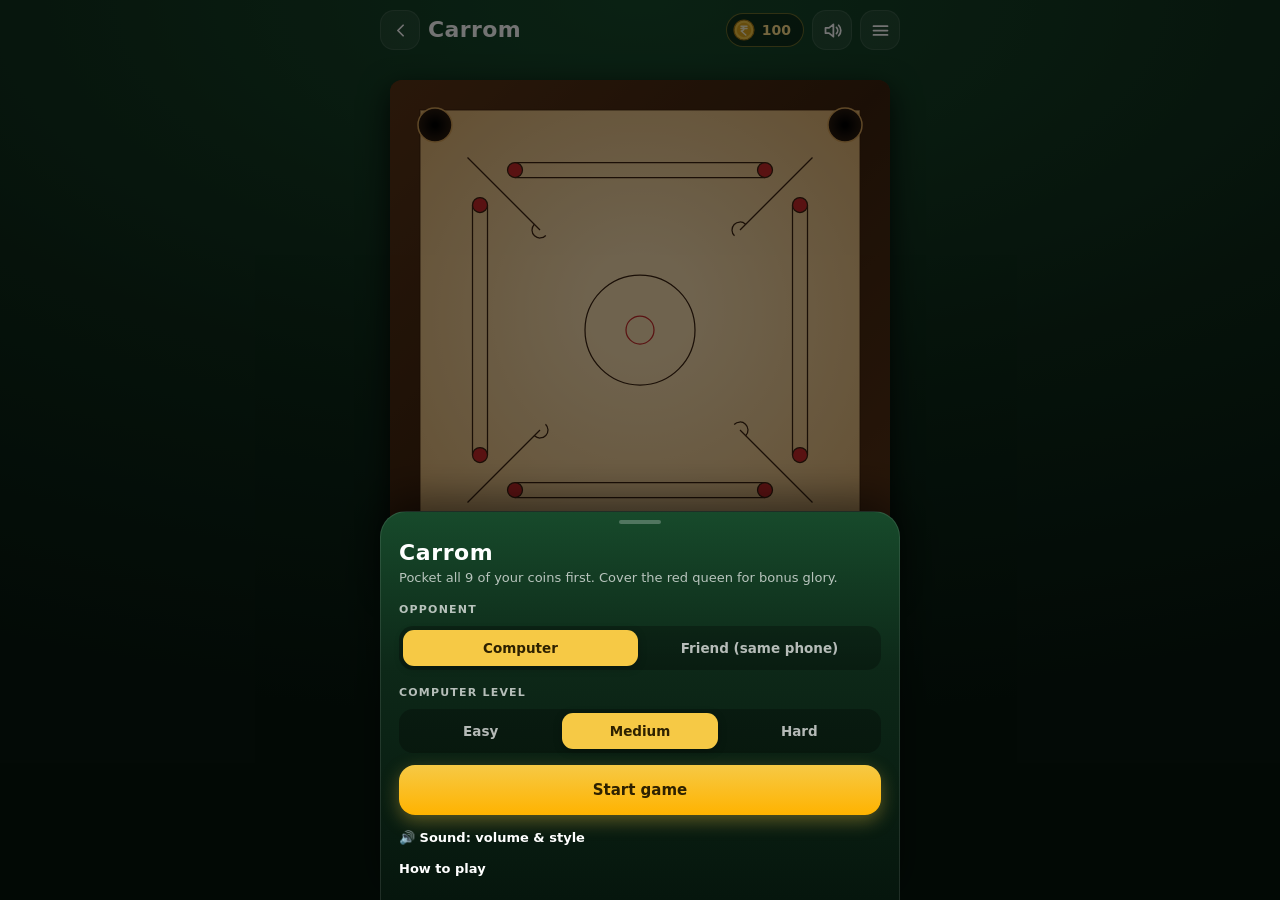
==== web/carrom.html @ 7553d936 "Android app shell (WebView + Play Billing 8) with CI build and emulator screenshots Co-Authored-By: " ====
<!DOCTYPE html>
<html lang="en">
<head>
<meta charset="UTF-8">
<meta name="viewport" content="width=device-width, initial-scale=1, viewport-fit=cover">
<title>Carrom – RAJGAR Ludo</title>
<meta name="theme-color" content="#0d2818">
<link rel="manifest" href="manifest.webmanifest">
<link rel="icon" type="image/png" sizes="192x192" href="icons/icon-192.png">
<link rel="apple-touch-icon" href="icons/apple-touch-icon.png">
<link rel="stylesheet" href="shared.css">
<style>
  #cv{width:var(--bw);height:var(--bw);display:block;border-radius:12px;box-shadow:0 10px 30px rgba(0,0,0,.8);touch-action:none;background:#4a2a12}
  .cbar{width:var(--bw);display:flex;justify-content:space-between;align-items:center;gap:8px}
  .cnt{font-size:.8rem;font-weight:800;background:var(--panel);border-radius:14px;padding:4px 10px;white-space:nowrap}
  .slider-wrap{width:var(--bw);display:flex;align-items:center;gap:10px;background:var(--panel);border:1px solid var(--ui-line);border-radius:12px;padding:8px 12px}
  .slider-wrap span{font-size:.75rem;opacity:.8;white-space:nowrap}
  #place{flex:1;accent-color:var(--accent);height:28px}
  #place:disabled{opacity:.35}
</style>
</head>
<body class="game">
  <header class="appbar">
    <a class="ib" href="./" aria-label="Back to games" data-icon="back"></a>
    <div class="title">Carrom <span class="mode-chip" id="mode-chip"></span></div>
    <span data-coins></span>
    <button class="ib" data-sound aria-label="Sound on or off"></button>
    <button id="btn-menu" class="ib" aria-label="Game menu" data-icon="menu"></button>
  </header>

  <div class="cbar"><div class="pname off" id="name-1" style="max-width:62%"></div><span class="cnt" id="cnt-1"></span></div>
  <canvas id="cv" aria-label="Carrom board"></canvas>
  <div class="cbar"><div class="pname off" id="name-0" style="max-width:62%"></div><span class="cnt" id="cnt-0"></span></div>

  <div class="slider-wrap"><span>Move striker</span><input id="place" type="range" min="0" max="1000" value="500" aria-label="Striker position"></div>
  <div class="controls" style="padding:6px 12px">
    <div class="turn"><div id="turn-dot" class="turn-dot"></div>
      <div><div id="turn-name" class="turn-name">Carrom</div><div id="status" class="status">Choose players to start</div></div></div>
  </div>

  <div id="setup" class="modal">
    <div class="sheet">
      <h1>Carrom</h1>
      <div class="sub">Pocket all 9 of your coins first. Cover the red queen for bonus glory.</div>
      <button id="btn-continue" class="btn" hidden>Continue current game</button>
      <div class="label">Opponent</div>
      <div class="seg" id="seg-opp" style="--n:2"><button data-o="ai">Computer</button><button data-o="human">Friend (same phone)</button></div>
      <div class="label">Computer level</div>
      <div class="seg" id="seg-lvl"><button data-l="1">Easy</button><button data-l="2">Medium</button><button data-l="3">Hard</button></div>
      <button id="btn-start" class="btn primary">Start game</button>
      <details class="snd-box"><summary>🔊 Sound: volume &amp; style</summary><div id="sound-ctl"></div></details>
      <details class="rules">
        <summary>How to play</summary>
        <ul>
          <li><b>Move the striker</b>: touch it and slide left/right with your finger or mouse (or use the slider).</li>
          <li><b>Aim &amp; power</b>: pull back from the striker (or anywhere on the board) like a catapult. The <b style="color:#ff6b6b">red line</b> shows which coin you will hit and the arrow shows where that coin will go. Pull further for more power; release to shoot.</li>
          <li>You play <b>white</b> from the bottom. Pocket one of your own coins to shoot again.</li>
          <li>Pocketing the striker is a <b>foul</b>: one of your pocketed coins returns to the centre.</li>
          <li>The <b>red queen</b> must be covered: pocket one of your coins in the same or the next shot, or the queen returns.</li>
          <li>First to pocket all 9 of their coins wins.</li>
        </ul>
      </details>
    </div>
  </div>

  <div id="result" class="modal" hidden>
    <div class="sheet">
      <div class="res-top"><span class="cup" data-icon="trophy"></span><h2 id="result-title">Game over</h2></div>
      <div id="ranks"></div>
      <div id="reward" class="reward"></div>
      <button id="btn-again" class="btn primary">Play again</button>
      <a class="btn" href="./">Back to games</a>
    </div>
  </div>

<script src="shared.js"></script>
<script>
'use strict';
const $ = id => document.getElementById(id);
const sfx = RG.sfx;
const SPEED = Math.max(1, Math.min(50, Number(new URLSearchParams(location.search).get('speed')) || 1));
RG.bindHeader();
RG.mountSoundControls(document.getElementById('sound-ctl'));

/* ---------- geometry (logical board 1000 × 1000) ---------- */
const F = 60, MAXC = 1000 - F;                 // playing surface edges
const R = 19, RS = 25, MC = 1, MS = 2.4;         // coin / striker radius & mass
const POCKET_R = 34;
const POCKETS = [[F+30,F+30],[MAXC-30,F+30],[F+30,MAXC-30],[MAXC-30,MAXC-30]];
const BASE = { bottom:820, top:180 }, BX0 = 250, BX1 = 750;
const FRICTION = 0.983, E_BALL = 0.9, E_WALL = 0.72, MAXV = 46, STOP = 0.15;
const COLOR_HEX = { w:'#f3ead7', b:'#2a2a2a' };

const cv = $('cv'), ctx = cv.getContext('2d');
let scale = 1;
function resize(){
  const css = cv.getBoundingClientRect().width || 360, dpr = Math.min(window.devicePixelRatio || 1, 2.5);
  cv.width = Math.round(css * dpr); cv.height = cv.width; scale = cv.width / 1000; dirty = true;
}
window.addEventListener('resize', resize);

/* ---------- state ---------- */
let G = null, GEN = 0, dirty = true, aim = null;
let cfg = (() => { try { return JSON.parse(localStorage.getItem('rajgar-carrom-cfg')) || { opp:'ai', lvl:2 }; } catch(e){ return { opp:'ai', lvl:2 }; } })();
const saveCfg = () => { try { localStorage.setItem('rajgar-carrom-cfg', JSON.stringify(cfg)); } catch(e){} };

function setupPieces(){
  const pcs = [], d = 2*R + 1, cx = 500, cy = 500;
  pcs.push({ kind:'q', x:cx, y:cy });
  for (let k=0;k<6;k++){ const a = k*Math.PI/3 + Math.PI/6; pcs.push({ kind: k%2 ? 'b' : 'w', x:cx + d*Math.cos(a), y:cy + d*Math.sin(a) }); }
  for (let k=0;k<6;k++){
    const a = k*Math.PI/3 + Math.PI/6, a2 = a + Math.PI/6;
    pcs.push({ kind: k%2 ? 'w' : 'b', x:cx + 2*d*Math.cos(a), y:cy + 2*d*Math.sin(a) });
    pcs.push({ kind: k%2 ? 'b' : 'w', x:cx + Math.sqrt(3)*d*Math.cos(a2), y:cy + Math.sqrt(3)*d*Math.sin(a2) });
  }
  return pcs.map(p => ({ ...p, vx:0, vy:0, r:R, m:MC, on:true }));
}
function newGame(){
  GEN++;
  const you = { name:RG.P.name, color:'w', side:'bottom', type:'human', isYou: cfg.opp === 'ai' };
  const opp = cfg.opp === 'ai' ? { name:'Computer', color:'b', side:'top', type:'ai' }
                               : { name:'Player 2', color:'b', side:'top', type:'human' };
  if (cfg.opp !== 'ai') you.name = RG.P.name;
  G = { players:[you, opp], turn:0, phase:'place', over:false, pieces:setupPieces(), pocketed:{ w:0, b:0 },
        queen:{ owner:null, pendingBy:null }, shot:[], lvl:cfg.lvl, placeX:{ bottom:500, top:500 } };
  G.striker = { kind:'s', x:500, y:BASE.bottom, vx:0, vy:0, r:RS, m:MS, on:true };
  $('mode-chip').textContent = cfg.opp === 'ai' ? ['','Easy','Medium','Hard'][cfg.lvl] : '2 players';
  closeModals(); $('btn-continue').hidden = false; RG.keepAwake(true);
  startTurn();
}
const cur = () => G.players[G.turn];
const others = () => G.pieces.filter(p => p.on);

/* ---------- placement ---------- */
function placeValid(){
  const s = G.striker;
  return others().every(p => Math.hypot(p.x - s.x, p.y - s.y) >= p.r + s.r + 1);
}
function setStriker(xNorm){
  const side = cur().side;
  G.striker.x = BX0 + (BX1 - BX0) * xNorm; G.striker.y = BASE[side];
  G.striker.vx = G.striker.vy = 0; G.striker.on = true;
  G.placeX[side] = xNorm * 1000; dirty = true;
}
$('place').addEventListener('input', e => {
  if (!G || G.phase !== 'place' || cur().type !== 'human') return;
  setStriker(+e.target.value / 1000);
  setStatus(placeValid() ? 'Pull back to aim · release to shoot' : 'Striker is touching a coin — slide it away');
});

/* ---------- turn flow ---------- */
function startTurn(){
  const gen = GEN, p = cur();
  G.phase = 'place'; G.shot = []; aim = null;
  const side = p.side;
  $('place').value = G.placeX[side];
  setStriker(G.placeX[side] / 1000);
  if (!placeValid()) for (const t of [500,400,600,300,700,200,800,100,900,0,1000]){ setStriker(t/1000); if (placeValid()) break; }
  $('place').value = G.placeX[side];
  updateHUD();
  if (p.type === 'ai'){
    $('place').disabled = true; setStatus('Computer is aiming…');
    (async () => {
      await RG.sleep(500 / SPEED);
      while (!$('setup').hidden){ await RG.sleep(300); if (gen !== GEN) return; }
      if (gen !== GEN) return;
      const plan = planAI();
      // glide the striker to its spot, show the aim, then shoot
      const fromX = G.striker.x, steps = 12;
      for (let k=1;k<=steps;k++){ G.striker.x = fromX + (plan.sx - fromX)*k/steps; dirty = true; await RG.sleep(25 / SPEED); if (gen !== GEN) return; }
      aim = { dx:plan.dx, dy:plan.dy, power:plan.v/MAXV }; dirty = true;
      await RG.sleep(650 / SPEED); if (gen !== GEN) return;
      shoot(plan.dx, plan.dy, plan.v);
    })();
  } else {
    $('place').disabled = false;
    setStatus(placeValid() ? 'Slide the striker · pull back to aim & shoot' : 'Slide the striker off the coins');
  }
}
function shoot(dx, dy, v){
  const L = Math.hypot(dx, dy) || 1;
  G.striker.vx = dx / L * v; G.striker.vy = dy / L * v;
  G.phase = 'moving'; aim = null; $('place').disabled = true;
  sfx.hit(v / MAXV); setStatus('…');
}

/* ---------- physics ---------- */
let lastHit = 0;
function physicsFrame(){
  const all = [...others(), G.striker].filter(p => p.on);
  const SUB = 6;
  for (let s=0;s<SUB;s++){
    for (const p of all){ if (!p.on) continue; p.x += p.vx / SUB; p.y += p.vy / SUB;
      if (p.x - p.r < F){ p.x = F + p.r; p.vx = -p.vx * E_WALL; }
      if (p.x + p.r > MAXC){ p.x = MAXC - p.r; p.vx = -p.vx * E_WALL; }
      if (p.y - p.r < F){ p.y = F + p.r; p.vy = -p.vy * E_WALL; }
      if (p.y + p.r > MAXC){ p.y = MAXC - p.r; p.vy = -p.vy * E_WALL; }
    }
    for (let i=0;i<all.length;i++){
      const a = all[i]; if (!a.on) continue;
      for (let j=i+1;j<all.length;j++){
        const b = all[j]; if (!b.on) continue;
        const dx = a.x - b.x, dy = a.y - b.y, d = Math.hypot(dx, dy), min = a.r + b.r;
        if (d >= min || d === 0) continue;
        const nx = dx/d, ny = dy/d, overlap = min - d, im = 1/a.m + 1/b.m;
        a.x += nx * overlap * (1/a.m)/im; a.y += ny * overlap * (1/a.m)/im;
        b.x -= nx * overlap * (1/b.m)/im; b.y -= ny * overlap * (1/b.m)/im;
        const vrel = (a.vx - b.vx)*nx + (a.vy - b.vy)*ny;
        if (vrel >= 0) continue;
        const J = -(1 + E_BALL) * vrel / im;
        a.vx += J/a.m*nx; a.vy += J/a.m*ny; b.vx -= J/b.m*nx; b.vy -= J/b.m*ny;
        const now = performance.now();
        if (-vrel > 1.5 && now - lastHit > 40){ lastHit = now; sfx.hit(-vrel / 25); }
      }
    }
    for (const p of all){
      if (!p.on) continue;
      for (const [px,py] of POCKETS){
        if (Math.hypot(p.x - px, p.y - py) < POCKET_R - p.r*.3){
          p.on = false; p.vx = p.vy = 0; G.shot.push(p.kind); sfx.pocket(); RG.vibrate(40); break;
        }
      }
    }
  }
  let moving = false;
  for (const p of all){
    if (!p.on) continue;
    p.vx *= FRICTION; p.vy *= FRICTION;
    const sp = Math.hypot(p.vx, p.vy);
    if (sp < 1.2){ p.vx *= .92; p.vy *= .92; }          // slow pieces settle quickly instead of crawling
    if (sp < STOP){ p.vx = p.vy = 0; } else moving = true;
  }
  return moving;
}

function freeSpot(){
  for (let rad=0; rad<300; rad+=2*R+2){
    const n = rad ? Math.floor(2*Math.PI*rad/(2*R+2)) : 1;
    for (let k=0;k<n;k++){
      const a = k/n*2*Math.PI, x = 500 + rad*Math.cos(a), y = 500 + rad*Math.sin(a);
      if (others().every(p => Math.hypot(p.x - x, p.y - y) >= p.r + R + 1)) return [x, y];
    }
  }
  return [500, 500];
}
function returnPiece(kind){
  const p = G.pieces.find(q => !q.on && q.kind === kind); if (!p) return;
  const [x, y] = freeSpot(); Object.assign(p, { x, y, vx:0, vy:0, on:true });
}

function resolveShot(){
  const me = G.turn, my = cur().color, opp = my === 'w' ? 'b' : 'w', name = cur().name;
  const foul = G.shot.includes('s');
  const own = G.shot.filter(k => k === my).length, theirs = G.shot.filter(k => k === opp).length;
  const queenIn = G.shot.includes('q');
  G.pocketed[my] += own; G.pocketed[opp] += theirs;
  let again = false;
  if (foul){
    if (G.pocketed[my] > 0){ G.pocketed[my]--; returnPiece(my); }
    if (queenIn) returnPiece('q');
    if (G.queen.pendingBy === me){ returnPiece('q'); G.queen.pendingBy = null; }
    RG.toast(`Foul! ${name} pocketed the striker`); sfx.error();
  } else {
    if (queenIn){
      if (own > 0){ G.queen.owner = me; G.queen.pendingBy = null; RG.toast(`${name} pocketed & covered the Queen! 👑`); sfx.home(); }
      else { G.queen.pendingBy = me; RG.toast('Queen pocketed — cover it with your next coin!'); }
    } else if (G.queen.pendingBy === me){
      if (own > 0){ G.queen.owner = me; RG.toast(`Queen covered by ${name}! 👑`); sfx.home(); }
      else { returnPiece('q'); RG.toast('Queen not covered — back to the centre'); }
      G.queen.pendingBy = null;
    } else if (own > 0) RG.toast(own > 1 ? `${own} coins in! Shoot again` : 'Nice! Shoot again');
    again = own > 0 || queenIn;
  }
  G.striker.on = true;
  updateHUD();
  if (G.pocketed[my] >= 9) return gameOver(me);
  if (G.pocketed[opp] >= 9) return gameOver(1 - me);
  if (!again) G.turn = 1 - G.turn;
  startTurn();
}

function gameOver(wi){
  G.over = true; G.phase = 'over'; RG.keepAwake(false);
  $('btn-continue').hidden = true; $('place').disabled = true;
  const w = G.players[wi], l = G.players[1 - wi];
  sfx.win(); RG.vibrate([80,60,80]);
  $('result-title').textContent = w.isYou ? 'You win!' : `${w.name} wins!`;
  const row = (p, i, m) => `<div class="rank"><span class="m">${m}</span><span class="av" style="background:${p.color === 'w' ? '#d8cdb4' : '#2a2a2a'}">${RG.playerAvatar(p)}</span><span style="flex:1">${p.name}</span><span style="font-size:12.5px;color:var(--text-2)">${G.pocketed[p.color]} / 9${G.queen.owner === i ? ' · Queen' : ''}</span></div>`;
  $('ranks').innerHTML = row(w, wi, 1) + row(l, 1 - wi, 2);
  let reward = '';
  if (cfg.opp === 'ai'){
    const won = w.type === 'human';
    RG.recordGame('carrom', won);
    const amt = RG.winCoins(won ? 40 + 10*G.lvl : 5);
    reward = `+${amt} 🪙 coins${RG.isPremium() ? ' (2× Premium)' : ''}`;
    setTimeout(() => sfx.coin(), 600);
  }
  $('reward').textContent = reward;
  setTimeout(() => { $('result').hidden = false; }, 700);
  setStatus('Game over');
}

/* ---------- computer opponent ---------- */
function segClear(ax, ay, bx, by, rad, skip){
  const dx = bx - ax, dy = by - ay, L2 = dx*dx + dy*dy || 1;
  for (const p of others()){
    if (skip.includes(p)) continue;
    let t = ((p.x - ax)*dx + (p.y - ay)*dy) / L2; t = Math.max(0, Math.min(1, t));
    if (Math.hypot(ax + dx*t - p.x, ay + dy*t - p.y) < rad + p.r) return false;
  }
  return true;
}
function planAI(){
  const me = cur(), y = BASE[me.side], decel = 1 - FRICTION;
  const targets = others().filter(p => p.kind === me.color || p.kind === 'q');
  let best = null;
  for (let xi=0; xi<=24; xi++){
    const sx = BX0 + (BX1 - BX0) * xi / 24;
    if (!others().every(p => Math.hypot(p.x - sx, p.y - y) >= p.r + RS + 1)) continue;
    for (const t of targets) for (const [px,py] of POCKETS){
      const dpx = px - t.x, dpy = py - t.y, Dp = Math.hypot(dpx, dpy), ux = dpx/Dp, uy = dpy/Dp;
      const gx = t.x - ux*(R + RS), gy = t.y - uy*(R + RS);
      if (gx < F + RS || gx > MAXC - RS || gy < F + RS || gy > MAXC - RS) continue;
      const wx = gx - sx, wy = gy - y, Dw = Math.hypot(wx, wy);
      if (Dw < 5) continue;
      const cos = (wx*ux + wy*uy) / Dw;
      if (cos < .35) continue;
      if (!segClear(sx, y, gx, gy, RS, [t])) continue;
      if (!segClear(t.x, t.y, px, py, R, [t])) continue;
      const vCoin = Dp * decel * 1.35 + 1.5;
      const vContact = vCoin / (cos * (1 + E_BALL) * MS / (MS + MC));
      const v = vContact + Dw * decel * 1.1;
      if (v > MAXV) continue;
      const score = cos*3 - Dp/600 - Dw/1400 + (t.kind === 'q' && G.pocketed[me.color] > 0 ? .6 : 0) - (t.kind === 'q' ? .3 : 0);
      if (!best || score > best.score) best = { sx, dx:wx, dy:wy, v, score };
    }
  }
  if (!best){
    // no clean shot: hit the nearest own coin firmly to scatter
    const sx = 500, mine = others().filter(p => p.kind === me.color);
    let tgt = mine.sort((a,b) => Math.hypot(a.x - sx, a.y - y) - Math.hypot(b.x - sx, b.y - y))[0] || others()[0];
    let fx = sx;
    for (const t of [500,400,600,300,700,250,750]){ if (others().every(p => Math.hypot(p.x - t, p.y - y) >= p.r + RS + 1)){ fx = t; break; } }
    best = { sx:fx, dx:(tgt ? tgt.x : 500) - fx, dy:(tgt ? tgt.y : 500) - y, v:30 };
  }
  // human-like error by level
  const err = [0, .085, .04, .018][G.lvl];
  if (G.lvl === 1 && Math.random() < .25) best.v *= .6;          // Easy sometimes under-hits
  const a = Math.atan2(best.dy, best.dx) + (Math.random()*2 - 1) * err;
  const pw = Math.min(MAXV, best.v * (1 + (Math.random()*2 - 1) * err * 2));
  return { sx:best.sx, dx:Math.cos(a), dy:Math.sin(a), v:pw };
}

/* ---------- aiming input ---------- */
/* Touch / mouse on the board:
   • press on the striker and slide sideways  → moves the striker along your baseline
   • press on the striker and pull back       → aim (opposite direction) + power (pull distance)
   • press anywhere else and pull back        → same aiming, catapult style */
let drag = null;
const PULL_FULL = 240;                                   // pull distance (board units) for 100 % power
function toBoard(e){ const r = cv.getBoundingClientRect(); return [(e.clientX - r.left) / r.width * 1000, (e.clientY - r.top) / r.height * 1000]; }
function moveStrikerTo(x){
  const n = Math.max(0, Math.min(1, (x - BX0) / (BX1 - BX0)));
  setStriker(n); $('place').value = Math.round(n * 1000);
  setStatus(placeValid() ? 'Pull back to aim · release to shoot' : 'Striker is touching a coin — slide it away');
}
cv.addEventListener('pointerdown', e => {
  if (!G || G.phase !== 'place' || cur().type !== 'human') return;
  e.preventDefault(); cv.setPointerCapture(e.pointerId);
  const [x, y] = toBoard(e), s = G.striker;
  const onStriker = Math.hypot(x - s.x, y - s.y) < RS * 2.4;
  drag = { mode: onStriker ? 'pending' : 'aim', start:[x, y], offX: s.x - x };
  if (!onStriker){
    if (!placeValid()){ RG.toast('Slide the striker off the coins first'); drag = null; return; }
    aim = { dx:0, dy:0, power:0 };
  }
  dirty = true;
});
cv.addEventListener('pointermove', e => {
  if (!drag) return;
  const [x, y] = toBoard(e), dx = drag.start[0] - x, dy = drag.start[1] - y;
  if (drag.mode === 'pending' && Math.hypot(dx, dy) > 14){
    drag.mode = Math.abs(dx) > Math.abs(dy) * 1.4 ? 'move' : 'aim';
    if (drag.mode === 'aim' && !placeValid()){ RG.toast('Slide the striker off the coins first'); drag = null; return; }
  }
  if (drag.mode === 'move'){ moveStrikerTo(x + drag.offX); aim = null; }
  else if (drag.mode === 'aim'){
    aim = { dx, dy, power:Math.min(1, Math.hypot(dx, dy) / PULL_FULL) };
    setStatus(`Power ${Math.round(aim.power * 100)}% · release to shoot`);
  }
  dirty = true;
});
function endDrag(){
  if (!drag) return;
  const mode = drag.mode, a = aim; drag = null;
  if (mode === 'aim' && a && a.power > .05) return shoot(a.dx, a.dy, a.power * MAXV);
  aim = null; dirty = true;
  if (mode !== 'move' && G && G.phase === 'place') setStatus('Slide the striker · pull back to shoot');
}
cv.addEventListener('pointerup', endDrag);
cv.addEventListener('pointercancel', () => { drag = null; aim = null; dirty = true; });

/* ---------- drawing ---------- */
function drawBoard(){
  ctx.setTransform(scale, 0, 0, scale, 0, 0);
  let g = ctx.createLinearGradient(0, 0, 1000, 1000); g.addColorStop(0,'#5b3416'); g.addColorStop(.5,'#3d220d'); g.addColorStop(1,'#5b3416');
  ctx.fillStyle = g; ctx.fillRect(0, 0, 1000, 1000);
  g = ctx.createRadialGradient(500, 450, 100, 500, 500, 650); g.addColorStop(0,'#f6dcae'); g.addColorStop(1,'#dcae6c');
  ctx.fillStyle = g; ctx.fillRect(F, F, MAXC - F, MAXC - F);
  ctx.strokeStyle = 'rgba(60,30,10,.55)'; ctx.lineWidth = 3; ctx.strokeRect(F, F, MAXC - F, MAXC - F);
  // baselines on all four sides
  for (let k=0;k<4;k++){
    ctx.save(); ctx.translate(500, 500); ctx.rotate(k*Math.PI/2); ctx.translate(-500, -500);
    ctx.strokeStyle = '#3b2210'; ctx.lineWidth = 2.5;
    ctx.beginPath(); ctx.moveTo(BX0, 805); ctx.lineTo(BX1, 805); ctx.moveTo(BX0, 835); ctx.lineTo(BX1, 835); ctx.stroke();
    for (const x of [BX0, BX1]){ ctx.beginPath(); ctx.arc(x, 820, 15, 0, 7); ctx.fillStyle = '#c62828'; ctx.fill(); ctx.stroke(); }
    // corner arrow
    ctx.beginPath(); ctx.moveTo(F + 95, MAXC - 95); ctx.lineTo(300, 700); ctx.stroke();
    ctx.beginPath(); ctx.arc(300, 700, 16, Math.PI*.25 - 1.6, Math.PI*.25 + 1.6); ctx.stroke();
    ctx.restore();
  }
  ctx.strokeStyle = '#3b2210'; ctx.lineWidth = 2.5;
  ctx.beginPath(); ctx.arc(500, 500, 110, 0, 7); ctx.stroke();
  ctx.beginPath(); ctx.arc(500, 500, 28, 0, 7); ctx.strokeStyle = '#c62828'; ctx.stroke();
  for (const [px,py] of POCKETS){
    g = ctx.createRadialGradient(px, py, 4, px, py, POCKET_R); g.addColorStop(0,'#000'); g.addColorStop(1,'#2a1a0e');
    ctx.beginPath(); ctx.arc(px, py, POCKET_R, 0, 7); ctx.fillStyle = g; ctx.fill();
    ctx.lineWidth = 3; ctx.strokeStyle = '#d4a056'; ctx.stroke();
  }
}
function drawPiece(p, ring){
  ctx.save();
  ctx.beginPath(); ctx.arc(p.x + 2.5, p.y + 3.5, p.r, 0, 7); ctx.fillStyle = 'rgba(0,0,0,.28)'; ctx.fill();
  let g;
  if (p.kind === 'w'){ g = ctx.createRadialGradient(p.x - 6, p.y - 7, 2, p.x, p.y, p.r); g.addColorStop(0,'#fffef8'); g.addColorStop(1,'#d8cdb4'); }
  else if (p.kind === 'b'){ g = ctx.createRadialGradient(p.x - 6, p.y - 7, 2, p.x, p.y, p.r); g.addColorStop(0,'#666'); g.addColorStop(1,'#111'); }
  else if (p.kind === 'q'){ g = ctx.createRadialGradient(p.x - 6, p.y - 7, 2, p.x, p.y, p.r); g.addColorStop(0,'#ff8a8a'); g.addColorStop(1,'#a50d1a'); }
  else { g = ctx.createRadialGradient(p.x - 8, p.y - 9, 3, p.x, p.y, p.r); g.addColorStop(0,'#fffbe9'); g.addColorStop(1,'#e6cf8f'); }
  ctx.beginPath(); ctx.arc(p.x, p.y, p.r, 0, 7); ctx.fillStyle = g; ctx.fill();
  ctx.lineWidth = 1.5; ctx.strokeStyle = 'rgba(0,0,0,.35)'; ctx.stroke();
  ctx.beginPath(); ctx.arc(p.x, p.y, p.r * .62, 0, 7);
  ctx.strokeStyle = p.kind === 'b' ? 'rgba(255,255,255,.25)' : 'rgba(0,0,0,.18)'; ctx.stroke();
  if (p.kind === 's'){
    ctx.beginPath(); ctx.arc(p.x, p.y, p.r * .62, 0, 7); ctx.lineWidth = 4; ctx.strokeStyle = ring || '#c8961e'; ctx.stroke();
    ctx.beginPath(); ctx.arc(p.x, p.y, 6, 0, 7); ctx.fillStyle = ring || '#c8961e'; ctx.fill();
  }
  ctx.restore();
}
/* Aim guide: red line from striker to the first coin it will strike (ghost striker at contact),
   then a line showing where that coin will travel. If no coin is in the way, the red line runs to the
   wall and shows the bounce. Power is a ring around the striker plus the pull-back band behind it. */
function arrow(x1, y1, x2, y2, col, w){
  const L = Math.hypot(x2 - x1, y2 - y1) || 1, ux = (x2 - x1) / L, uy = (y2 - y1) / L;
  ctx.strokeStyle = col; ctx.lineWidth = w; ctx.beginPath(); ctx.moveTo(x1, y1); ctx.lineTo(x2 - ux*w, y2 - uy*w); ctx.stroke();
  ctx.fillStyle = col; ctx.beginPath(); ctx.moveTo(x2, y2);
  ctx.lineTo(x2 - ux*w*3.2 - uy*w*1.8, y2 - uy*w*3.2 + ux*w*1.8); ctx.lineTo(x2 - ux*w*3.2 + uy*w*1.8, y2 - uy*w*3.2 - ux*w*1.8); ctx.fill();
}
function drawAim(){
  if (!aim || !G || G.phase !== 'place' || aim.power <= 0) return;
  const s = G.striker, L = Math.hypot(aim.dx, aim.dy) || 1, ux = aim.dx / L, uy = aim.dy / L, pw = aim.power;
  let tw = Infinity, wallX = false;
  if (ux > 0){ const t = (MAXC - RS - s.x) / ux; if (t < tw){ tw = t; wallX = true; } }
  if (ux < 0){ const t = (F + RS - s.x) / ux; if (t < tw){ tw = t; wallX = true; } }
  if (uy > 0){ const t = (MAXC - RS - s.y) / uy; if (t < tw){ tw = t; wallX = false; } }
  if (uy < 0){ const t = (F + RS - s.y) / uy; if (t < tw){ tw = t; wallX = false; } }
  let hit = null, th = Infinity;
  for (const p of others()){
    const fx = s.x - p.x, fy = s.y - p.y, rr = p.r + RS, b = fx*ux + fy*uy, c = fx*fx + fy*fy - rr*rr, disc = b*b - c;
    if (disc < 0) continue;
    const t = -b - Math.sqrt(disc);
    if (t > 0 && t < th){ th = t; hit = p; }
  }
  ctx.save(); ctx.lineCap = 'round'; ctx.lineJoin = 'round';
  // pull-back band behind the striker
  const back = 30 + pw * 120;
  ctx.strokeStyle = 'rgba(0,0,0,.25)'; ctx.lineWidth = 14;
  ctx.beginPath(); ctx.moveTo(s.x, s.y); ctx.lineTo(s.x - ux*back, s.y - uy*back); ctx.stroke();
  ctx.strokeStyle = `hsl(${120 - pw*120},85%,48%)`; ctx.lineWidth = 8;
  ctx.beginPath(); ctx.moveTo(s.x - ux*RS, s.y - uy*RS); ctx.lineTo(s.x - ux*back, s.y - uy*back); ctx.stroke();
  const RED = '#ff2d2d';
  if (hit && th < tw){
    const cx = s.x + ux*th, cy = s.y + uy*th;
    ctx.shadowColor = 'rgba(0,0,0,.45)'; ctx.shadowBlur = 6;
    ctx.strokeStyle = RED; ctx.lineWidth = 5; ctx.beginPath(); ctx.moveTo(s.x, s.y); ctx.lineTo(cx, cy); ctx.stroke();
    ctx.shadowBlur = 0;
    ctx.setLineDash([7, 6]); ctx.lineWidth = 3; ctx.strokeStyle = 'rgba(255,255,255,.95)';
    ctx.beginPath(); ctx.arc(cx, cy, RS, 0, 7); ctx.stroke(); ctx.setLineDash([]);
    // target coin highlight + its predicted path
    ctx.lineWidth = 4; ctx.strokeStyle = RED; ctx.beginPath(); ctx.arc(hit.x, hit.y, hit.r + 5, 0, 7); ctx.stroke();
    const nx = (hit.x - cx) / (hit.r + RS), ny = (hit.y - cy) / (hit.r + RS);
    const cos = Math.max(0, nx*ux + ny*uy), len = 70 + pw * 260 * (.35 + .65*cos);
    const col = hit.kind === 'b' ? '#111' : hit.kind === 'q' ? '#ff6b6b' : '#ffffff';
    ctx.lineWidth = 9; ctx.strokeStyle = 'rgba(0,0,0,.35)';
    ctx.beginPath(); ctx.moveTo(hit.x + nx*hit.r, hit.y + ny*hit.r); ctx.lineTo(hit.x + nx*len, hit.y + ny*len); ctx.stroke();
    arrow(hit.x + nx*hit.r, hit.y + ny*hit.r, hit.x + nx*len, hit.y + ny*len, col, 5);
  } else {
    const wx = s.x + ux*tw, wy = s.y + uy*tw;
    ctx.strokeStyle = RED; ctx.lineWidth = 5; ctx.beginPath(); ctx.moveTo(s.x, s.y); ctx.lineTo(wx, wy); ctx.stroke();
    const rx = wallX ? -ux : ux, ry = wallX ? uy : -uy;
    ctx.setLineDash([12, 10]); ctx.lineWidth = 4; ctx.strokeStyle = 'rgba(255,45,45,.7)';
    ctx.beginPath(); ctx.moveTo(wx, wy); ctx.lineTo(wx + rx*200, wy + ry*200); ctx.stroke(); ctx.setLineDash([]);
  }
  // power ring
  ctx.lineWidth = 7; ctx.strokeStyle = 'rgba(0,0,0,.3)'; ctx.beginPath(); ctx.arc(s.x, s.y, RS + 11, 0, 7); ctx.stroke();
  ctx.strokeStyle = `hsl(${120 - pw*120},85%,48%)`;
  ctx.beginPath(); ctx.arc(s.x, s.y, RS + 11, -Math.PI/2, -Math.PI/2 + pw * Math.PI * 2); ctx.stroke();
  ctx.font = 'bold 28px system-ui'; ctx.textAlign = 'center'; ctx.lineWidth = 5; ctx.strokeStyle = 'rgba(0,0,0,.6)'; ctx.fillStyle = '#fff';
  const tx = s.x - ux*(back + 34), ty = s.y - uy*(back + 34) + 10;
  ctx.strokeText(Math.round(pw*100) + '%', tx, ty); ctx.fillText(Math.round(pw*100) + '%', tx, ty);
  ctx.restore();
}
function draw(){
  drawBoard();
  if (!G) return;
  for (const p of others()) drawPiece(p);
  if (G.striker.on && !G.over){
    const bad = G.phase === 'place' && !placeValid();
    drawPiece(G.striker, bad ? '#e53935' : (cur().color === 'w' ? '#c8961e' : '#333'));
  }
  drawAim();
}
function loop(){
  if (G && G.phase === 'moving'){
    let moving = true;
    for (let k=0; k<SPEED && moving; k++) moving = physicsFrame();
    dirty = true;
    if (!moving){ G.phase = 'resolving'; setTimeout(resolveShot, 200 / SPEED); }
  }
  if (dirty){ draw(); dirty = false; }
  requestAnimationFrame(loop);
}

/* ---------- HUD ---------- */
const setStatus = m => { $('status').textContent = m; };
function updateHUD(){
  [0,1].forEach(i => {
    const p = G.players[i], el = $('name-' + i), c = p.color === 'w' ? '#f3ead7' : '#555';
    el.classList.remove('off'); el.style.setProperty('--c', c);
    el.innerHTML = `<span class="av">${RG.playerAvatar(p)}</span><span>${p.name} <small>${p.color === 'w' ? 'White' : 'Black'}</small></span>`;
    el.classList.toggle('active', !G.over && G.turn === i);
    $('cnt-' + i).textContent = `${p.color === 'w' ? '⚪' : '⚫'} ${G.pocketed[p.color]}/9${G.queen.owner === i ? ' 👑' : G.queen.pendingBy === i ? ' (👑?)' : ''}`;
  });
  const p = cur();
  $('turn-dot').style.background = p.color === 'w' ? '#f3ead7' : '#222';
  $('turn-dot').style.boxShadow = '0 0 10px var(--accent)';
  $('turn-name').textContent = p.type === 'ai' ? 'Computer’s turn' : (p.isYou ? 'Your turn' : `${p.name}’s turn`);
}

/* ---------- setup ---------- */
function renderSetup(){
  document.querySelectorAll('#seg-opp button').forEach(b => b.classList.toggle('on', b.dataset.o === cfg.opp));
  document.querySelectorAll('#seg-lvl button').forEach(b => { b.classList.toggle('on', +b.dataset.l === cfg.lvl); b.disabled = cfg.opp !== 'ai'; b.style.opacity = cfg.opp === 'ai' ? 1 : .4; });
}
$('seg-opp').addEventListener('click', e => { if (!e.target.dataset.o) return; cfg.opp = e.target.dataset.o; saveCfg(); renderSetup(); });
$('seg-lvl').addEventListener('click', e => { if (!e.target.dataset.l) return; cfg.lvl = +e.target.dataset.l; saveCfg(); renderSetup(); });
$('btn-start').addEventListener('click', newGame);
$('btn-again').addEventListener('click', newGame);
$('btn-continue').addEventListener('click', closeModals);
$('btn-menu').addEventListener('click', () => { renderSetup(); $('result').hidden = true; $('setup').hidden = false; });
function closeModals(){ $('setup').hidden = true; $('result').hidden = true; dirty = true; }

renderSetup(); resize(); requestAnimationFrame(loop);

RG.onBack(open => {
  const running = (typeof game !== 'undefined' && game && !game.over) || (typeof G !== 'undefined' && G && !G.over);
  if (open.length){ if (!running) return false; closeModals(); return true; }
  if (running){ $('btn-menu').click(); return true; }
  return false;
});
if (new URLSearchParams(location.search).get('demo')) setTimeout(() => $('btn-start').click(), 400);
window.__carrom = { get G(){ return G; }, planAI, shoot };
</script>
</body>
</html>
---- web/shared.css ----
/* ===== RAJGAR Ludo – shared styles (app shell, themes, dice skins) ===== */
:root{
  --red:#e53935; --green:#2e9e48; --yellow:#f5b800; --blue:#1e78d2;
  --surface:rgba(255,255,255,.07); --surface-2:rgba(255,255,255,.12); --stroke:rgba(255,255,255,.10);
  --text-2:rgba(255,255,255,.70); --r:18px;
  --bw:min(calc(100vw - 20px), 500px, calc(100vh - 236px));
  --mv:150ms;
}
@supports (height:100dvh){ :root{ --bw:min(calc(100vw - 20px), 500px, calc(100dvh - 236px)); } }

/* ---------- fonts (bundled in the app; the website falls back to system fonts) ---------- */
@font-face{font-family:'Baloo 2';src:url(fonts/baloo2.woff2) format('woff2');font-weight:400 800;font-display:swap}
@font-face{font-family:'Figtree';src:url(fonts/figtree.woff2) format('woff2');font-weight:300 900;font-display:swap}

/* ---------- board themes ---------- */
:root,[data-theme=classic]{--bg1:#174a2b;--bg2:#0d2818;--bg3:#06160d;--accent:#f6c945;--accent-2:#ffb300;--accent-ink:#2e2100;
  --board:#fbf7ef;--board2:#efe4cc;--cell:#fffdf8;--line:#b9ab92;--frame:#4a2e13;--star:#a8977a;--fx:none}
[data-theme=night]{--bg1:#2a2a5a;--bg2:#14143a;--bg3:#07071a;--accent:#c9a2ff;--accent-2:#9f7bff;--accent-ink:#1d0d44;
  --board:#ecebfa;--board2:#d9d6f2;--cell:#f8f7ff;--line:#a7a3c9;--frame:#241c55;--star:#8e88b8;
  --fx:radial-gradient(circle at 20% 15%,rgba(255,255,255,.18) 0 1px,transparent 2px),radial-gradient(circle at 80% 30%,rgba(255,255,255,.15) 0 1px,transparent 2px),radial-gradient(circle at 60% 80%,rgba(255,255,255,.12) 0 1px,transparent 2px)}
[data-theme=sandal]{--bg1:#6a4523;--bg2:#3d2610;--bg3:#1f1206;--accent:#ffcf70;--accent-2:#f0a93c;--accent-ink:#3d2400;
  --board:#f3dfbd;--board2:#e6c99a;--cell:#fbeed6;--line:#b8925e;--frame:#5a3313;--star:#a3773f;--fx:none}
[data-theme=holi]{--bg1:#8a2bb5;--bg2:#3c0d5c;--bg3:#1a0530;--accent:#ff6fae;--accent-2:#ff3d8b;--accent-ink:#3a0020;
  --board:#fff7fb;--board2:#ffe3f1;--cell:#ffffff;--line:#e1a6c8;--frame:#ff5fa2;--star:#f39c12;
  --fx:radial-gradient(circle at 12% 18%,rgba(255,95,162,.45) 0 9%,transparent 16%),radial-gradient(circle at 88% 12%,rgba(255,214,0,.4) 0 8%,transparent 15%),radial-gradient(circle at 85% 85%,rgba(0,220,255,.35) 0 10%,transparent 18%),radial-gradient(circle at 10% 88%,rgba(80,255,120,.3) 0 9%,transparent 16%)}
[data-theme=diwali]{--bg1:#6e200c;--bg2:#2e0b04;--bg3:#150401;--accent:#ffbf2e;--accent-2:#ff9800;--accent-ink:#3a1800;
  --board:#fff4e0;--board2:#ffe2b0;--cell:#fffaf0;--line:#d9a35c;--frame:#8a3b0a;--star:#e67e22;
  --fx:radial-gradient(circle at 15% 20%,rgba(255,200,60,.6) 0 1.5px,transparent 3px),radial-gradient(circle at 75% 12%,rgba(255,200,60,.5) 0 1.5px,transparent 3px),radial-gradient(circle at 90% 60%,rgba(255,160,40,.5) 0 2px,transparent 4px),radial-gradient(circle at 30% 85%,rgba(255,220,100,.5) 0 1.5px,transparent 3px),radial-gradient(circle at 50% 100%,rgba(255,140,0,.35),transparent 45%)}

/* ---------- base ---------- */
*{box-sizing:border-box;margin:0;padding:0;-webkit-tap-highlight-color:transparent}
html{-webkit-text-size-adjust:100%;text-size-adjust:100%}
html,body{min-height:100%}
body{
  background:var(--fx), radial-gradient(120% 80% at 50% 0%, var(--bg1) 0%, var(--bg2) 55%, var(--bg3) 100%);
  background-color:var(--bg2); background-attachment:fixed;
  font:500 14px/1.35 Figtree,system-ui,Roboto,'Segoe UI',sans-serif; color:#fff;
  user-select:none; -webkit-user-select:none; -webkit-touch-callout:none;
  overscroll-behavior:none;
}
button,input{font:inherit;color:inherit}
button{cursor:pointer}
a{color:inherit;text-decoration:none}
img{max-width:100%}
body > *{animation:enter .28s ease-out both}
@keyframes enter{from{opacity:0;transform:translateY(6px)}to{opacity:1;transform:none}}
@media (prefers-reduced-motion:reduce){ body > *, .sheet, .modal{animation:none!important} }

body.game{
  height:100vh; height:100dvh; overflow:hidden;
  display:flex; flex-direction:column; align-items:center; justify-content:flex-start; gap:8px;
  padding:max(4px, env(safe-area-inset-top)) 10px max(10px, env(safe-area-inset-bottom));
}
body.game .spacer{flex:1}

/* ---------- icons & press feedback ---------- */
.ic{width:22px;height:22px;stroke:currentColor;fill:none;stroke-width:2;stroke-linecap:round;stroke-linejoin:round;flex:none;display:block}
.ic.fill{fill:currentColor;stroke:none}
button:not(:disabled):active, a.btn:active, .press:active{transform:scale(.96)}
button, a.btn, .press{transition:transform .12s ease, background-color .2s, opacity .2s}

/* ---------- app bar ---------- */
.appbar{width:min(100%,520px);display:flex;align-items:center;gap:8px;min-height:52px;flex:none}
.appbar .title{flex:1;min-width:0;font:800 22px/1 'Baloo 2',system-ui,sans-serif;letter-spacing:.4px;display:flex;align-items:center;gap:8px;white-space:nowrap;overflow:hidden;text-overflow:ellipsis}
.appbar .title .ic{color:var(--accent)}
.ib{width:40px;height:40px;border-radius:14px;display:grid;place-items:center;background:var(--surface);border:1px solid var(--stroke);color:#fff;flex:none;padding:0}
.ib .ic{width:21px;height:21px}
.coin-chip{display:inline-flex;align-items:center;gap:6px;height:34px;padding:0 12px 0 5px;border-radius:17px;background:rgba(0,0,0,.32);border:1px solid rgba(246,201,69,.40);font-weight:800;font-size:14px;color:#ffe08a;font-variant-numeric:tabular-nums;white-space:nowrap;flex:none}
.coin-chip svg{width:24px;height:24px;flex:none}
.brand{font-weight:900;letter-spacing:1px;color:var(--accent)}
.brand span{color:#fff}

/* ---------- player tags ---------- */
.names{width:var(--bw);display:flex;justify-content:space-between;align-items:center;min-height:30px;flex:none}
.pname{display:flex;align-items:center;gap:7px;font-size:12.5px;font-weight:700;padding:3px 11px 3px 3px;border-radius:16px;background:rgba(0,0,0,.28);border:1.5px solid transparent;opacity:.72;transition:all .2s;max-width:49%;white-space:nowrap;overflow:hidden;text-overflow:ellipsis}
.pname.off{visibility:hidden}
.pname.active{opacity:1;border-color:var(--c);box-shadow:0 0 0 3px color-mix(in srgb, var(--c) 25%, transparent)}
.pname .av{width:24px;height:24px;border-radius:50%;background:var(--c);display:grid;place-items:center;font-size:13px;flex:none;box-shadow:inset 0 0 0 2px rgba(255,255,255,.55)}
.pname small{opacity:.7;font-weight:600}

/* ---------- control dock ---------- */
.controls{width:var(--bw);display:flex;justify-content:space-between;align-items:center;gap:10px;background:rgba(0,0,0,.30);padding:10px 12px;border-radius:22px;border:1px solid var(--stroke);flex:none;backdrop-filter:blur(8px)}
.turn{display:flex;align-items:center;gap:10px;min-width:0}
.turn-dot{width:14px;height:14px;border-radius:50%;flex:none;transition:all .3s;box-shadow:0 0 0 4px rgba(255,255,255,.08)}
.turn-name{font-weight:800;font-size:15px;white-space:nowrap;overflow:hidden;text-overflow:ellipsis}
.status{font-size:12.5px;color:var(--text-2);min-height:1.1em}
.power{background:rgba(246,201,69,.12);border:1px solid rgba(246,201,69,.5);border-radius:12px;padding:7px 9px;font-size:12px;font-weight:800;color:var(--accent);white-space:nowrap;flex:none}
.power[hidden]{display:none}

/* ---------- dice + skins ---------- */
.die{--face:#fff;--pip:#2c3e50;--edge:#dcdcdc;--glow:none;
  width:62px;height:62px;flex:none;background:var(--face);border-radius:16px;border:3px solid var(--edge);
  box-shadow:0 6px 14px rgba(0,0,0,.5), inset 0 -4px 0 rgba(0,0,0,.12);padding:8px;
  display:grid;grid-template-columns:repeat(3,1fr);grid-template-rows:repeat(3,1fr);place-items:center;position:relative}
.die .p{width:10px;height:10px;border-radius:50%;background:var(--pip);visibility:hidden;box-shadow:var(--glow)}
.die .p.on{visibility:visible}
.die .num{display:none}
.die.sm{width:44px;height:44px;padding:5px;border-width:2px;border-radius:11px}
.die.sm .p{width:7px;height:7px}
.die[data-skin=numbers] .p{display:none}
.die[data-skin=numbers] .num{display:block;grid-area:1/1/4/4;font-weight:900;font-size:2rem;color:var(--pip);line-height:1}
.die.sm[data-skin=numbers] .num{font-size:1.4rem}
.die[data-skin=wood]{--face:linear-gradient(135deg,#c99560 0%,#a06a3a 45%,#c08a52 55%,#8b5a2b 100%);--pip:#3b2210;--edge:#6b4020}
.die[data-skin=neon]{--face:#0b0b1a;--pip:#2ff3ff;--edge:#2ff3ff;--glow:0 0 6px #2ff3ff,0 0 10px #2ff3ff}
.die[data-skin=ruby]{--face:radial-gradient(circle at 30% 25%,#ff6b81,#c0102c 55%,#6d0618);--pip:#fff;--edge:#8e0b22;--glow:0 0 3px rgba(255,255,255,.8)}
.die[data-skin=gold]{--face:linear-gradient(135deg,#fff3b0 0%,#f5c542 35%,#c8961e 65%,#ffe58a 100%);--pip:#4a3000;--edge:#a87a12}
.die[data-skin=holi]{--face:conic-gradient(from 20deg,#ff5fa2,#ffd600,#3ddc84,#00c2ff,#9b5cff,#ff5fa2);--pip:#fff;--edge:#fff;--glow:0 0 0 2px rgba(0,0,0,.25)}
.die[data-skin=diwali]{--face:radial-gradient(circle at 50% 40%,#a8320f,#5c1406 70%);--pip:#ffcc33;--edge:#ffb300;--glow:0 0 6px #ffb300}
.die.ready{outline:3px solid var(--accent);outline-offset:3px;animation:dieGlow 1s infinite alternate}
.die.rolling{animation:dieShake .12s infinite}
.die:disabled{cursor:default}
@keyframes dieGlow{from{box-shadow:0 0 0 0 color-mix(in srgb,var(--accent) 60%,transparent)}to{box-shadow:0 0 22px 4px color-mix(in srgb,var(--accent) 55%,transparent)}}
@keyframes dieShake{0%{transform:rotate(-12deg) scale(.95)}50%{transform:rotate(12deg) scale(1.05)}100%{transform:rotate(-12deg) scale(.95)}}

/* ---------- board & tokens ---------- */
.board{position:relative;width:var(--bw);aspect-ratio:1/1;border-radius:16px;box-shadow:0 14px 34px rgba(0,0,0,.55);overflow:hidden;background:var(--board);flex:none}
.board svg{position:absolute;inset:0;width:100%;height:100%;display:block}
.tokens{position:absolute;inset:0}
.sv-board{fill:var(--board)}
.sv-cell{fill:var(--cell);stroke:var(--line);stroke-width:.04}
.sv-cell2{fill:var(--board2);stroke:var(--line);stroke-width:.03}
.sv-cc{stroke:var(--line);stroke-width:.04}
.sv-star{fill:var(--star)}
.sv-num{fill:var(--star);font-weight:700;font-family:system-ui,sans-serif}
.sv-frame{fill:none;stroke:var(--frame);stroke-width:.12}
.token{position:absolute;width:6.1%;aspect-ratio:1/1;border-radius:50%;padding:0;border:2px solid #fff;z-index:5;
  transform:translate(-50%,-50%) scale(var(--s,1));
  transition:left var(--mv) ease-out, top var(--mv) ease-out, transform .2s;
  box-shadow:0 3px 5px rgba(0,0,0,.55), inset 0 2px 3px rgba(255,255,255,.75)}
.token::after{content:'';position:absolute;inset:28%;border-radius:50%;background:rgba(255,255,255,.55)}
.t-red{background:radial-gradient(circle at 35% 35%,#ff8a80,#d32f2f 70%,#8e0e0e)}
.t-green{background:radial-gradient(circle at 35% 35%,#7ee39a,#2e9e48 70%,#0d5a22)}
.t-yellow{background:radial-gradient(circle at 35% 35%,#fff0a8,#f5b800 70%,#b07800)}
.t-blue{background:radial-gradient(circle at 35% 35%,#90c6ff,#1e78d2 70%,#0c3d73)}
.token.can{z-index:20;outline:3px solid var(--accent);outline-offset:1px;animation:hop .5s infinite alternate ease-in-out}
.token.moving{z-index:30}
.token.slide{transition:left .7s ease-in-out, top .7s ease-in-out, transform .2s}
@keyframes hop{from{transform:translate(-50%,-50%) scale(var(--s,1))}to{transform:translate(-50%,-72%) scale(calc(var(--s,1) * 1.12))}}

/* ---------- toast ---------- */
.toast{position:fixed;left:50%;bottom:calc(120px + env(safe-area-inset-bottom));transform:translateX(-50%) translateY(16px);background:rgba(10,14,12,.92);border:1px solid var(--stroke);padding:10px 16px;border-radius:16px;font-weight:700;font-size:13.5px;opacity:0;pointer-events:none;transition:all .25s;z-index:90;max-width:90vw;text-align:center;box-shadow:0 10px 30px rgba(0,0,0,.5)}
.toast.show{opacity:1;transform:translateX(-50%) translateY(0)}

/* ---------- bottom sheets ---------- */
.modal{position:fixed;inset:0;background:rgba(0,0,0,.55);display:flex;align-items:flex-end;justify-content:center;z-index:50;animation:fade .18s ease-out}
.modal[hidden]{display:none}
@keyframes fade{from{opacity:0}to{opacity:1}}
.sheet{width:100%;max-width:520px;max-height:90vh;max-height:90dvh;overflow:auto;overscroll-behavior:contain;
  background:linear-gradient(180deg,var(--bg1) 0%,var(--bg2) 40%,var(--bg3) 100%);
  border:1px solid var(--stroke);border-bottom:0;border-radius:26px 26px 0 0;
  padding:8px 18px calc(22px + env(safe-area-inset-bottom));box-shadow:0 -12px 40px rgba(0,0,0,.5);
  animation:sheetUp .28s cubic-bezier(.2,.8,.2,1);position:relative}
.sheet::before{content:'';display:block;width:42px;height:4px;border-radius:2px;background:rgba(255,255,255,.25);margin:0 auto 14px}
@keyframes sheetUp{from{transform:translateY(60px);opacity:.3}to{transform:none;opacity:1}}
.sheet h1{font-size:22px;font-weight:900;letter-spacing:.6px;margin-bottom:2px}
.sheet h2{font-size:19px;font-weight:800;margin-bottom:12px;display:flex;align-items:center;gap:8px}
.sheet h2 .ic{color:var(--accent)}
.close-x{position:absolute;top:12px;right:12px;width:36px;height:36px;border-radius:12px;border:1px solid var(--stroke);background:var(--surface);display:grid;place-items:center;padding:0}
.close-x .ic{width:18px;height:18px}
.sub{font-size:13px;color:var(--text-2);margin-bottom:12px}
.label{font-size:11px;text-transform:uppercase;letter-spacing:1.2px;color:var(--text-2);font-weight:700;margin:16px 0 8px}
.seg{display:grid;grid-template-columns:repeat(var(--n,3),1fr);gap:4px;background:rgba(0,0,0,.28);padding:4px;border-radius:14px}
.seg button{background:transparent;border:0;border-radius:11px;padding:9px 6px;font-weight:700;font-size:13.5px;color:var(--text-2)}
.seg button.on{background:var(--accent);color:var(--accent-ink);box-shadow:0 2px 8px rgba(0,0,0,.25)}
.seat{display:flex;align-items:center;gap:10px;margin-top:6px;padding:6px 6px 6px 12px;background:var(--surface);border-radius:14px}
.seat .dot{width:14px;height:14px;border-radius:50%;flex:none;box-shadow:0 0 0 3px rgba(255,255,255,.12)}
.seat .nm{flex:1;font-weight:700}
.seat button{background:transparent;border:0;border-radius:10px;padding:7px 11px;font-size:12.5px;font-weight:700;color:var(--text-2)}
.seat button.on{background:var(--surface-2);color:#fff}
.btn{display:flex;align-items:center;justify-content:center;gap:8px;width:100%;margin-top:12px;min-height:50px;padding:12px;border-radius:16px;border:1px solid var(--stroke);background:var(--surface);font-weight:800;font-size:15px;text-align:center}
.btn.primary{background:linear-gradient(180deg,var(--accent),var(--accent-2));color:var(--accent-ink);border:0;box-shadow:0 6px 18px color-mix(in srgb,var(--accent) 35%,transparent)}
.btn[hidden]{display:none}
.rules{margin-top:14px;font-size:13px;color:var(--text-2)}
.rules summary{cursor:pointer;font-weight:700;color:#fff;list-style:none;display:flex;align-items:center;gap:8px}
.rules summary::-webkit-details-marker{display:none}
.rules ul{margin:8px 0 0 18px;line-height:1.55}
.rank{display:flex;align-items:center;gap:10px;padding:10px 12px;border-radius:14px;background:var(--surface);margin-top:6px;font-weight:700}
.rank .dot{width:14px;height:14px;border-radius:50%}
.rank .m{width:28px;text-align:center;font-size:1.2rem}
.reward{margin-top:14px;text-align:center;font-weight:800;color:var(--accent);font-size:17px}
input.field{width:100%;padding:13px 14px;border-radius:14px;border:1px solid var(--stroke);background:rgba(0,0,0,.3);font-size:16px;outline:none;user-select:text;-webkit-user-select:text}
input.field:focus{border-color:var(--accent)}
.vol-row{display:flex;align-items:center;gap:10px}
.vol-row input{flex:1;accent-color:var(--accent);height:28px}
.vol-row .vol-v{min-width:3.2em;text-align:right;font-weight:700;font-size:13px;font-variant-numeric:tabular-nums}
.snd-box{margin-top:14px;font-size:13px}
.snd-box summary{cursor:pointer;font-weight:700;list-style:none;display:flex;align-items:center;gap:8px}
.snd-box summary::-webkit-details-marker{display:none}

.mode-chip{font:800 11.5px/1 Figtree,system-ui,sans-serif;padding:4px 8px;border-radius:8px;background:rgba(255,255,255,.08);color:var(--text-2);letter-spacing:0}
.mode-chip:empty{display:none}
.pname .av .avl{font:800 13px/1 'Baloo 2',sans-serif;color:#fff}
.pname .av .avi{width:15px;height:15px;color:#fff!important}
.pname .av .ic{width:15px;height:15px;color:#fff;stroke-width:2.4}
.rank .m{width:28px;height:28px;border-radius:50%;display:grid;place-items:center;font-weight:900;font-size:14px;background:var(--surface-2)}
.rank:first-child .m{background:var(--accent);color:var(--accent-ink)}
.rank:first-child{background:color-mix(in srgb,var(--accent) 12%,transparent);border:1px solid color-mix(in srgb,var(--accent) 35%,transparent)}
.rank .av{width:26px;height:26px;border-radius:50%;display:grid;place-items:center;flex:none;box-shadow:inset 0 0 0 2px rgba(255,255,255,.5)}
.rank .av .avl{font:800 14px/1 'Baloo 2',sans-serif;color:#fff}
.rank .av svg{width:15px;height:15px;color:#fff;stroke-width:2.4}
.res-top{display:flex;flex-direction:column;align-items:center;gap:8px;margin:6px 0 12px}
.res-top .cup{width:84px;height:84px;border-radius:26px;background:linear-gradient(180deg,var(--accent),var(--accent-2));display:grid;place-items:center;color:var(--accent-ink);box-shadow:0 14px 40px color-mix(in srgb,var(--accent) 40%,transparent);transform:rotate(-6deg)}
.res-top .cup .ic{width:48px;height:48px;stroke-width:1.9}
.res-top h2{margin:0;font:800 32px/1 'Baloo 2',sans-serif;justify-content:center}
.sheet h1{font-family:'Baloo 2',system-ui,sans-serif}
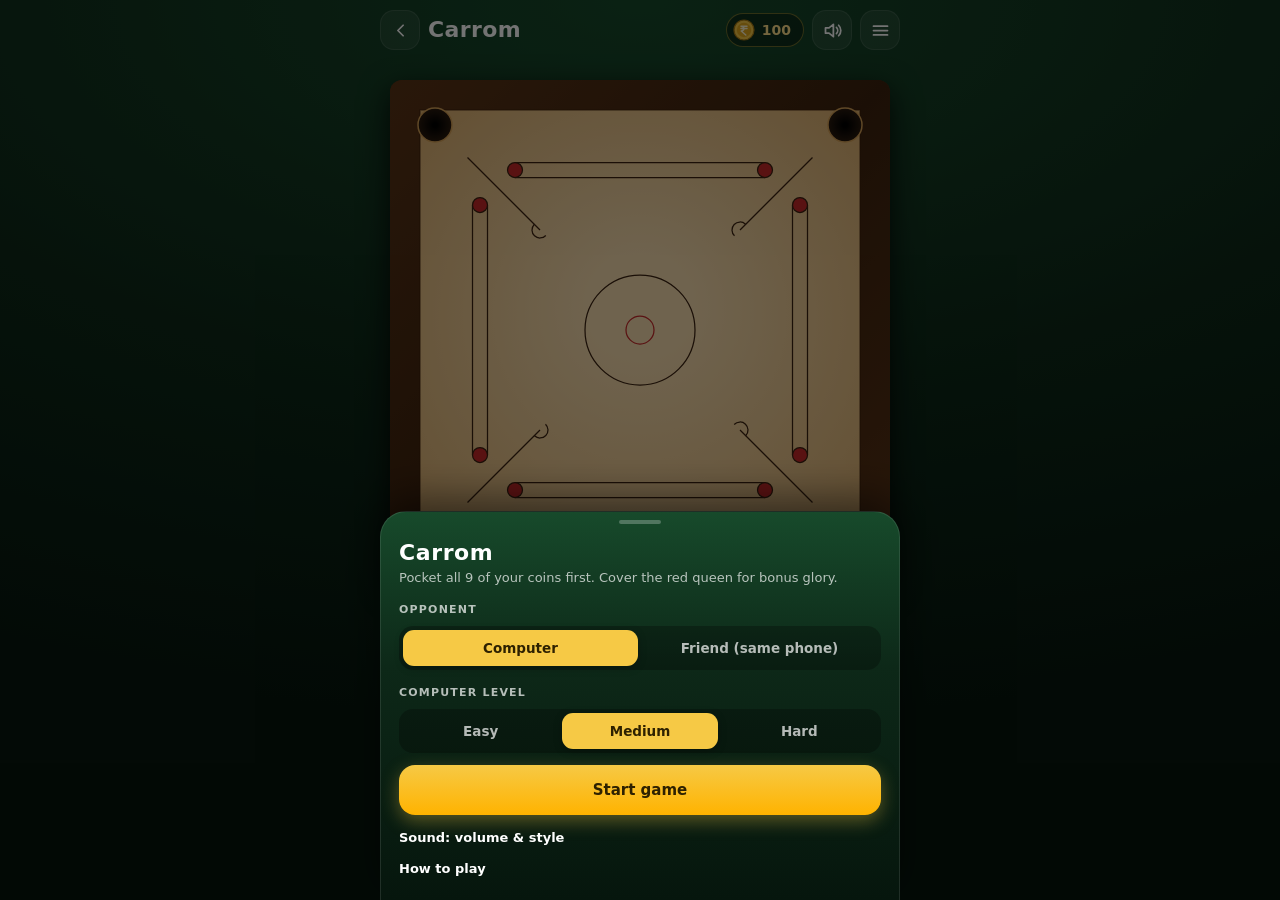
==== commit 330f12e3: "Replace leftover emoji with text and line icons Co-Authored-By: Claude Opus 5.5 <noreply@anthropic.c" ====
--- a/web/carrom.html
+++ b/web/carrom.html
@@ -48,7 +48,7 @@
       <div class="label">Computer level</div>
       <div class="seg" id="seg-lvl"><button data-l="1">Easy</button><button data-l="2">Medium</button><button data-l="3">Hard</button></div>
       <button id="btn-start" class="btn primary">Start game</button>
-      <details class="snd-box"><summary>🔊 Sound: volume &amp; style</summary><div id="sound-ctl"></div></details>
+      <details class="snd-box"><summary>Sound: volume &amp; style</summary><div id="sound-ctl"></div></details>
       <details class="rules">
         <summary>How to play</summary>
         <ul>
@@ -262,10 +262,10 @@
     RG.toast(`Foul! ${name} pocketed the striker`); sfx.error();
   } else {
     if (queenIn){
-      if (own > 0){ G.queen.owner = me; G.queen.pendingBy = null; RG.toast(`${name} pocketed & covered the Queen! 👑`); sfx.home(); }
+      if (own > 0){ G.queen.owner = me; G.queen.pendingBy = null; RG.toast(`${name} pocketed & covered the Queen!`); sfx.home(); }
       else { G.queen.pendingBy = me; RG.toast('Queen pocketed — cover it with your next coin!'); }
     } else if (G.queen.pendingBy === me){
-      if (own > 0){ G.queen.owner = me; RG.toast(`Queen covered by ${name}! 👑`); sfx.home(); }
+      if (own > 0){ G.queen.owner = me; RG.toast(`Queen covered by ${name}!`); sfx.home(); }
       else { returnPiece('q'); RG.toast('Queen not covered — back to the centre'); }
       G.queen.pendingBy = null;
     } else if (own > 0) RG.toast(own > 1 ? `${own} coins in! Shoot again` : 'Nice! Shoot again');
@@ -292,7 +292,7 @@
     const won = w.type === 'human';
     RG.recordGame('carrom', won);
     const amt = RG.winCoins(won ? 40 + 10*G.lvl : 5);
-    reward = `+${amt} 🪙 coins${RG.isPremium() ? ' (2× Premium)' : ''}`;
+    reward = `+${amt} coins${RG.isPremium() ? ' (2× Premium)' : ''}`;
     setTimeout(() => sfx.coin(), 600);
   }
   $('reward').textContent = reward;
@@ -538,7 +538,7 @@
     el.classList.remove('off'); el.style.setProperty('--c', c);
     el.innerHTML = `<span class="av">${RG.playerAvatar(p)}</span><span>${p.name} <small>${p.color === 'w' ? 'White' : 'Black'}</small></span>`;
     el.classList.toggle('active', !G.over && G.turn === i);
-    $('cnt-' + i).textContent = `${p.color === 'w' ? '⚪' : '⚫'} ${G.pocketed[p.color]}/9${G.queen.owner === i ? ' 👑' : G.queen.pendingBy === i ? ' (👑?)' : ''}`;
+    $('cnt-' + i).textContent = `${p.color === 'w' ? '⚪' : '⚫'} ${G.pocketed[p.color]}/9${G.queen.owner === i ? ' + Queen' : G.queen.pendingBy === i ? ' (Queen?)' : ''}`;
   });
   const p = cur();
   $('turn-dot').style.background = p.color === 'w' ? '#f3ead7' : '#222';
--- a/web/shared.css
+++ b/web/shared.css
@@ -33,7 +33,7 @@
 html,body{min-height:100%}
 body{
   background:var(--fx), radial-gradient(120% 80% at 50% 0%, var(--bg1) 0%, var(--bg2) 55%, var(--bg3) 100%);
-  background-color:var(--bg2); background-attachment:fixed;
+  background-color:var(--bg2);
   font:500 14px/1.35 Figtree,system-ui,Roboto,'Segoe UI',sans-serif; color:#fff;
   user-select:none; -webkit-user-select:none; -webkit-touch-callout:none;
   overscroll-behavior:none;
@@ -43,7 +43,7 @@
 a{color:inherit;text-decoration:none}
 img{max-width:100%}
 body > *{animation:enter .28s ease-out both}
-@keyframes enter{from{opacity:0;transform:translateY(6px)}to{opacity:1;transform:none}}
+@keyframes enter{from{transform:translateY(6px)}to{transform:none}}
 @media (prefers-reduced-motion:reduce){ body > *, .sheet, .modal{animation:none!important} }
 
 body.game{
@@ -79,7 +79,7 @@
 .pname small{opacity:.7;font-weight:600}
 
 /* ---------- control dock ---------- */
-.controls{width:var(--bw);display:flex;justify-content:space-between;align-items:center;gap:10px;background:rgba(0,0,0,.30);padding:10px 12px;border-radius:22px;border:1px solid var(--stroke);flex:none;backdrop-filter:blur(8px)}
+.controls{width:var(--bw);display:flex;justify-content:space-between;align-items:center;gap:10px;background:rgba(0,0,0,.34);padding:10px 12px;border-radius:22px;border:1px solid var(--stroke);flex:none}
 .turn{display:flex;align-items:center;gap:10px;min-width:0}
 .turn-dot{width:14px;height:14px;border-radius:50%;flex:none;transition:all .3s;box-shadow:0 0 0 4px rgba(255,255,255,.08)}
 .turn-name{font-weight:800;font-size:15px;white-space:nowrap;overflow:hidden;text-overflow:ellipsis}
@@ -144,14 +144,14 @@
 /* ---------- bottom sheets ---------- */
 .modal{position:fixed;inset:0;background:rgba(0,0,0,.55);display:flex;align-items:flex-end;justify-content:center;z-index:50;animation:fade .18s ease-out}
 .modal[hidden]{display:none}
-@keyframes fade{from{opacity:0}to{opacity:1}}
+@keyframes fade{from{background-color:rgba(0,0,0,0)}to{background-color:rgba(0,0,0,.55)}}
 .sheet{width:100%;max-width:520px;max-height:90vh;max-height:90dvh;overflow:auto;overscroll-behavior:contain;
   background:linear-gradient(180deg,var(--bg1) 0%,var(--bg2) 40%,var(--bg3) 100%);
   border:1px solid var(--stroke);border-bottom:0;border-radius:26px 26px 0 0;
   padding:8px 18px calc(22px + env(safe-area-inset-bottom));box-shadow:0 -12px 40px rgba(0,0,0,.5);
   animation:sheetUp .28s cubic-bezier(.2,.8,.2,1);position:relative}
 .sheet::before{content:'';display:block;width:42px;height:4px;border-radius:2px;background:rgba(255,255,255,.25);margin:0 auto 14px}
-@keyframes sheetUp{from{transform:translateY(60px);opacity:.3}to{transform:none;opacity:1}}
+@keyframes sheetUp{from{transform:translateY(60px)}to{transform:none}}
 .sheet h1{font-size:22px;font-weight:900;letter-spacing:.6px;margin-bottom:2px}
 .sheet h2{font-size:19px;font-weight:800;margin-bottom:12px;display:flex;align-items:center;gap:8px}
 .sheet h2 .ic{color:var(--accent)}
@@ -203,3 +203,4 @@
 .res-top .cup .ic{width:48px;height:48px;stroke-width:1.9}
 .res-top h2{margin:0;font:800 32px/1 'Baloo 2',sans-serif;justify-content:center}
 .sheet h1{font-family:'Baloo 2',system-ui,sans-serif}
+.vol-row .ic{width:22px;height:22px;display:grid;place-items:center;color:var(--text-2);flex:none}.vol-row .ic svg{width:20px;height:20px}
